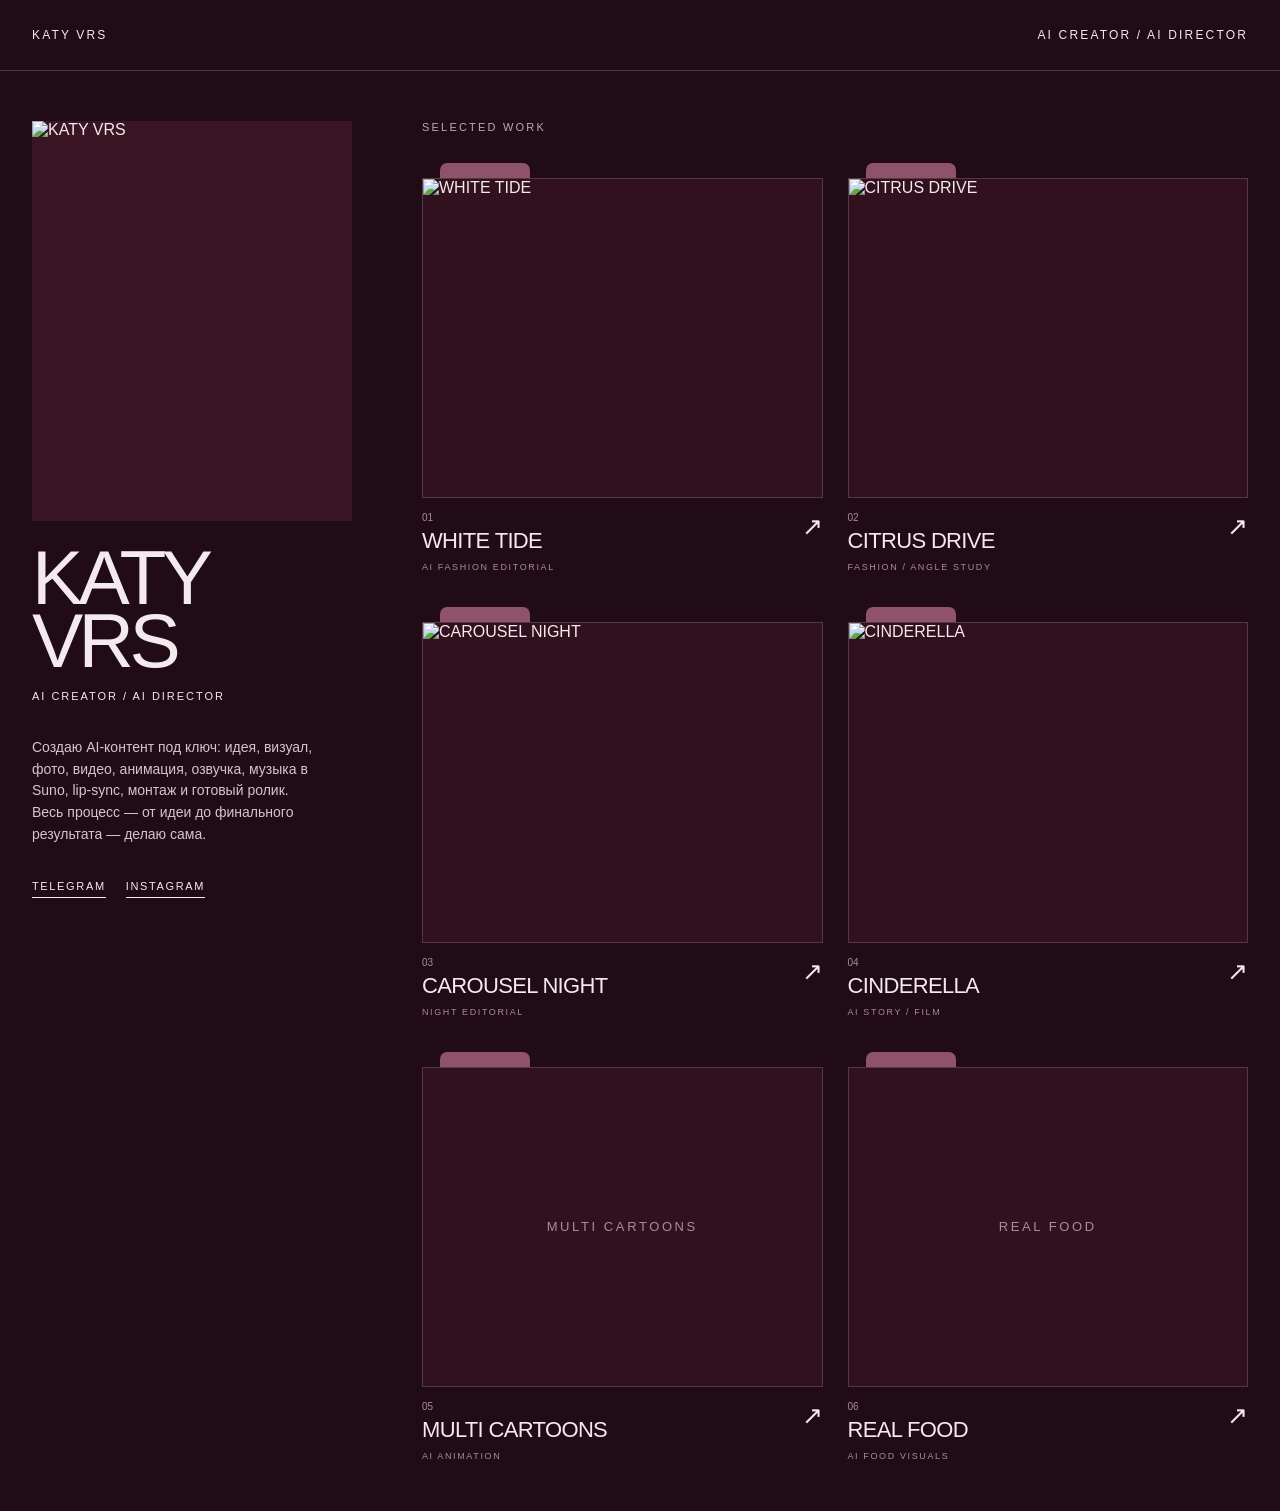
==== index.html @ 826705b6 "Create index.html" ====
<!DOCTYPE html>
<html lang="ru">
<head>
  <meta charset="UTF-8">
  <meta name="viewport" content="width=device-width, initial-scale=1.0">

  <title>KATY VRS — AI CREATOR / AI DIRECTOR</title>

  <style>
    * {
      box-sizing: border-box;
      margin: 0;
      padding: 0;
    }

    body {
      background: #210b16;
      color: #f4e9ed;
      font-family: Arial, sans-serif;
      min-height: 100vh;
    }

    header {
      padding: 28px 32px;
      border-bottom: 1px solid rgba(244,233,237,.2);
      display: flex;
      justify-content: space-between;
      font-size: 12px;
      letter-spacing: .18em;
    }

    .layout {
      display: grid;
      grid-template-columns: 320px 1fr;
      gap: 70px;
      padding: 50px 32px;
    }

    .profile {
      position: sticky;
      top: 30px;
      height: fit-content;
    }

    .profile-photo {
      width: 100%;
      aspect-ratio: 4 / 5;
      background: #3a1524;
      overflow: hidden;
      margin-bottom: 25px;
    }

    .profile-photo img {
      width: 100%;
      height: 100%;
      object-fit: cover;
    }

    h1 {
      font-size: clamp(45px, 6vw, 80px);
      line-height: .82;
      letter-spacing: -.06em;
      font-weight: 500;
    }

    .role {
      margin-top: 18px;
      font-size: 11px;
      letter-spacing: .18em;
    }

    .bio {
      margin-top: 35px;
      max-width: 290px;
      font-size: 14px;
      line-height: 1.55;
      color: #d7c4ca;
    }

    .contacts {
      display: flex;
      gap: 20px;
      margin-top: 35px;
    }

    .contacts a {
      color: #f4e9ed;
      text-decoration: none;
      font-size: 11px;
      letter-spacing: .15em;
      border-bottom: 1px solid #f4e9ed;
      padding-bottom: 5px;
    }

    .section-title {
      font-size: 11px;
      letter-spacing: .2em;
      margin-bottom: 30px;
      color: #bda9b0;
    }

    .projects {
      display: grid;
      grid-template-columns: repeat(2, minmax(0, 1fr));
      gap: 35px 25px;
    }

    .folder {
      position: relative;
      cursor: pointer;
    }

    .folder-tab {
      width: 90px;
      height: 15px;
      background: #8e5368;
      border-radius: 7px 7px 0 0;
      margin-left: 18px;
    }

    .folder-preview {
      position: relative;
      aspect-ratio: 1.25 / 1;
      overflow: hidden;
      background: #32111f;
      border: 1px solid rgba(244,233,237,.18);
    }

    .folder-preview img {
      width: 100%;
      height: 100%;
      object-fit: cover;
      transition: transform .6s ease;
    }

    .folder:hover .folder-preview img {
      transform: scale(1.04);
    }

    .folder-info {
      display: flex;
      justify-content: space-between;
      align-items: flex-start;
      padding-top: 14px;
    }

    .folder-number {
      font-size: 10px;
      color: #a98d98;
      display: block;
      margin-bottom: 5px;
    }

    .folder h2 {
      font-size: 22px;
      font-weight: 400;
      letter-spacing: -.03em;
    }

    .folder-arrow {
      font-size: 25px;
      transition: transform .3s ease;
    }

    .folder:hover .folder-arrow {
      transform: translate(4px,-4px);
    }

    .folder p {
      margin-top: 8px;
      font-size: 9px;
      letter-spacing: .18em;
      color: #a98d98;
    }

    .empty {
      width: 100%;
      height: 100%;
      display: flex;
      align-items: center;
      justify-content: center;
      font-size: 13px;
      letter-spacing: .2em;
      color: #a98d98;
    }

    @media (max-width: 800px) {
      .layout {
        grid-template-columns: 1fr;
        padding: 30px 18px;
        gap: 50px;
      }

      .profile {
        position: static;
      }

      .profile-photo {
        max-width: 280px;
      }

      .projects {
        grid-template-columns: 1fr;
      }

      header {
        padding: 20px 18px;
      }
    }
  </style>
</head>

<body>

<header>
  <div>KATY VRS</div>
  <div>AI CREATOR / AI DIRECTOR</div>
</header>

<main class="layout">

  <section class="profile">

    <div class="profile-photo">
      <img src="assets/profile.jpg" alt="KATY VRS">
    </div>

    <h1>KATY<br>VRS</h1>

    <div class="role">
      AI CREATOR / AI DIRECTOR
    </div>

    <p class="bio">
      Создаю AI-контент под ключ: идея, визуал,
      фото, видео, анимация, озвучка, музыка в Suno,
      lip-sync, монтаж и готовый ролик.
      Весь процесс — от идеи до финального
      результата — делаю сама.
    </p>

    <div class="contacts">
      <a href="https://t.me/katy_one1">TELEGRAM</a>
      <a href="https://instagram.com/katy.vrs">INSTAGRAM</a>
    </div>

  </section>

  <section>

    <div class="section-title">
      SELECTED WORK
    </div>

    <div class="projects">

      <article class="folder">
        <div class="folder-tab"></div>

        <div class="folder-preview">
          <img src="assets/white-tide-1.jpg" alt="WHITE TIDE">
        </div>

        <div class="folder-info">
          <div>
            <span class="folder-number">01</span>
            <h2>WHITE TIDE</h2>
          </div>
          <span class="folder-arrow">↗</span>
        </div>

        <p>AI FASHION EDITORIAL</p>
      </article>


      <article class="folder">
        <div class="folder-tab"></div>

        <div class="folder-preview">
          <img src="assets/citrus-1.jpg" alt="CITRUS DRIVE">
        </div>

        <div class="folder-info">
          <div>
            <span class="folder-number">02</span>
            <h2>CITRUS DRIVE</h2>
          </div>
          <span class="folder-arrow">↗</span>
        </div>

        <p>FASHION / ANGLE STUDY</p>
      </article>


      <article class="folder">
        <div class="folder-tab"></div>

        <div class="folder-preview">
          <img src="assets/carousel-1.jpg" alt="CAROUSEL NIGHT">
        </div>

        <div class="folder-info">
          <div>
            <span class="folder-number">03</span>
            <h2>CAROUSEL NIGHT</h2>
          </div>
          <span class="folder-arrow">↗</span>
        </div>

        <p>NIGHT EDITORIAL</p>
      </article>


      <article class="folder">
        <div class="folder-tab"></div>

        <div class="folder-preview">
          <img src="assets/cinderella-1.jpg" alt="CINDERELLA">
        </div>

        <div class="folder-info">
          <div>
            <span class="folder-number">04</span>
            <h2>CINDERELLA</h2>
          </div>
          <span class="folder-arrow">↗</span>
        </div>

        <p>AI STORY / FILM</p>
      </article>


      <article class="folder">
        <div class="folder-tab"></div>

        <div class="folder-preview">
          <div class="empty">MULTI CARTOONS</div>
        </div>

        <div class="folder-info">
          <div>
            <span class="folder-number">05</span>
            <h2>MULTI CARTOONS</h2>
          </div>
          <span class="folder-arrow">↗</span>
        </div>

        <p>AI ANIMATION</p>
      </article>


      <article class="folder">
        <div class="folder-tab"></div>

        <div class="folder-preview">
          <div class="empty">REAL FOOD</div>
        </div>

        <div class="folder-info">
          <div>
            <span class="folder-number">06</span>
            <h2>REAL FOOD</h2>
          </div>
          <span class="folder-arrow">↗</span>
        </div>

        <p>AI FOOD VISUALS</p>
      </article>

    </div>
  </section>

</main>

</body>
</html>
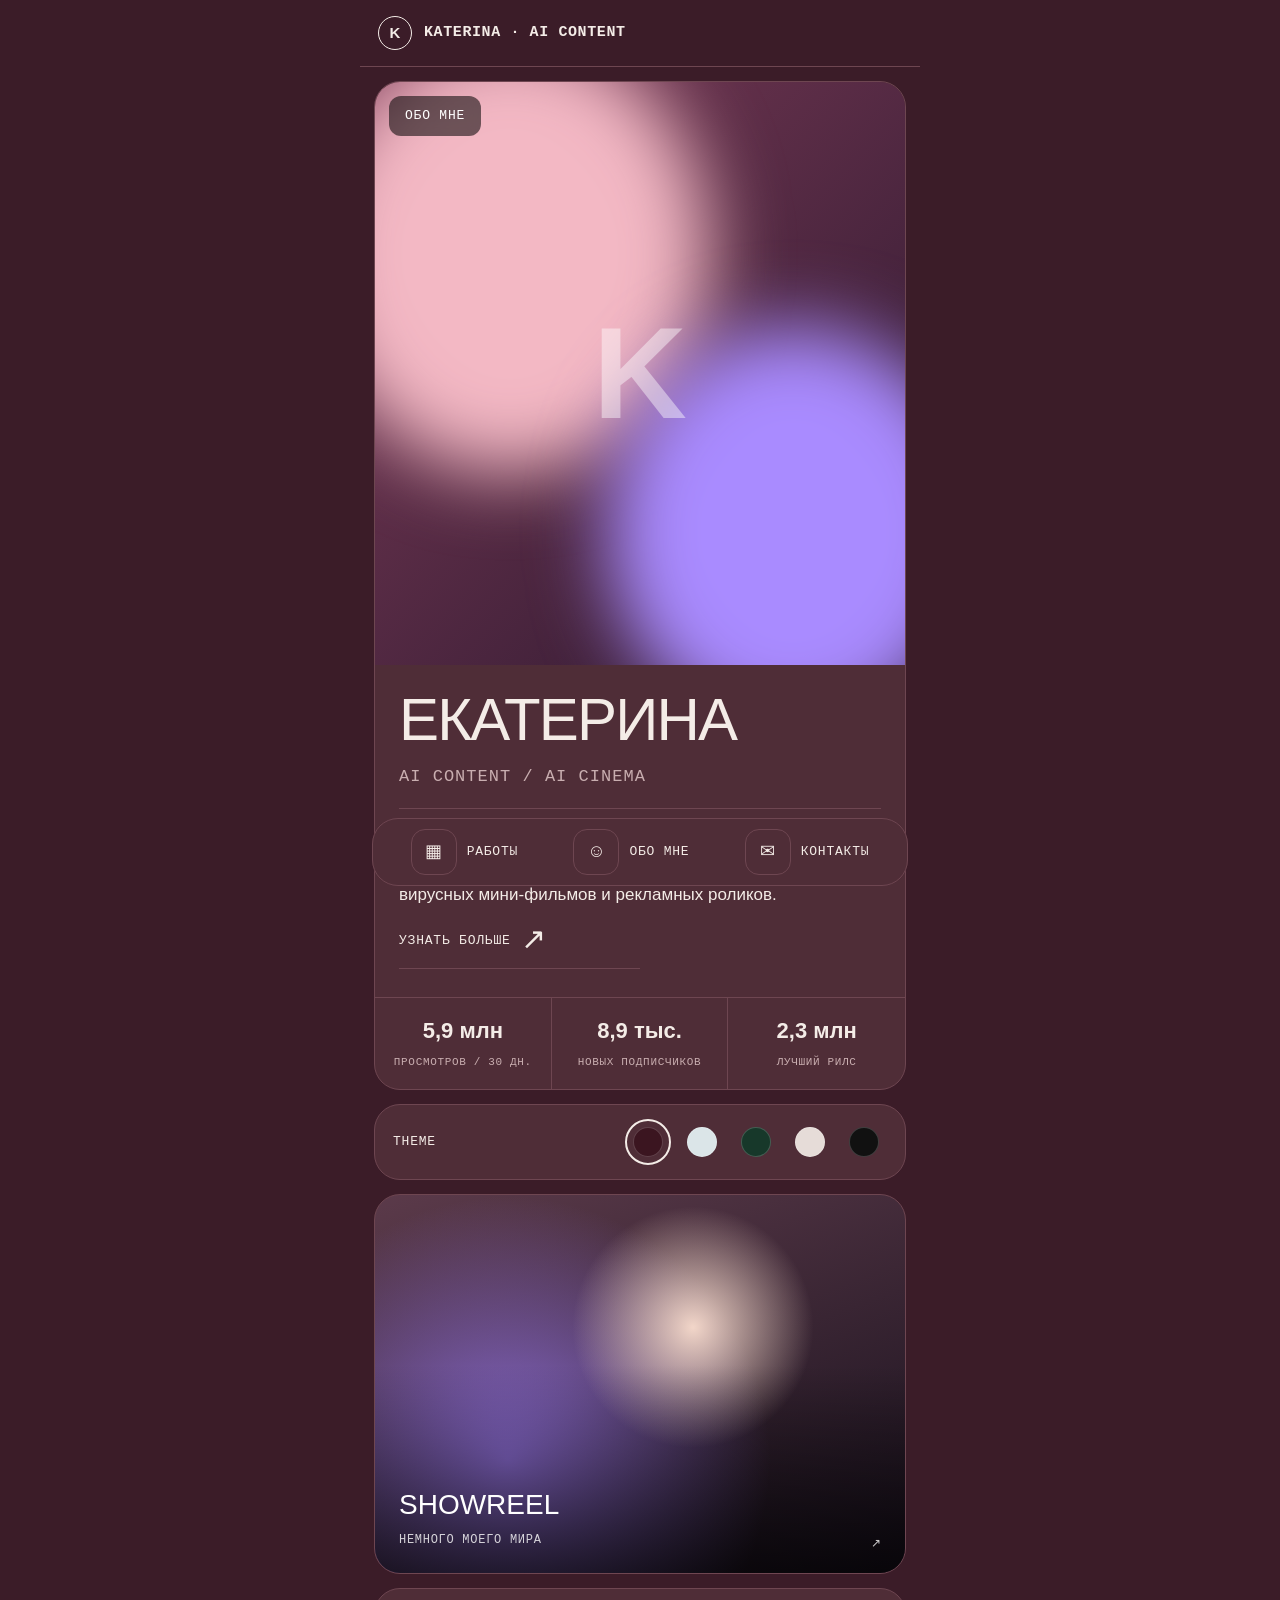
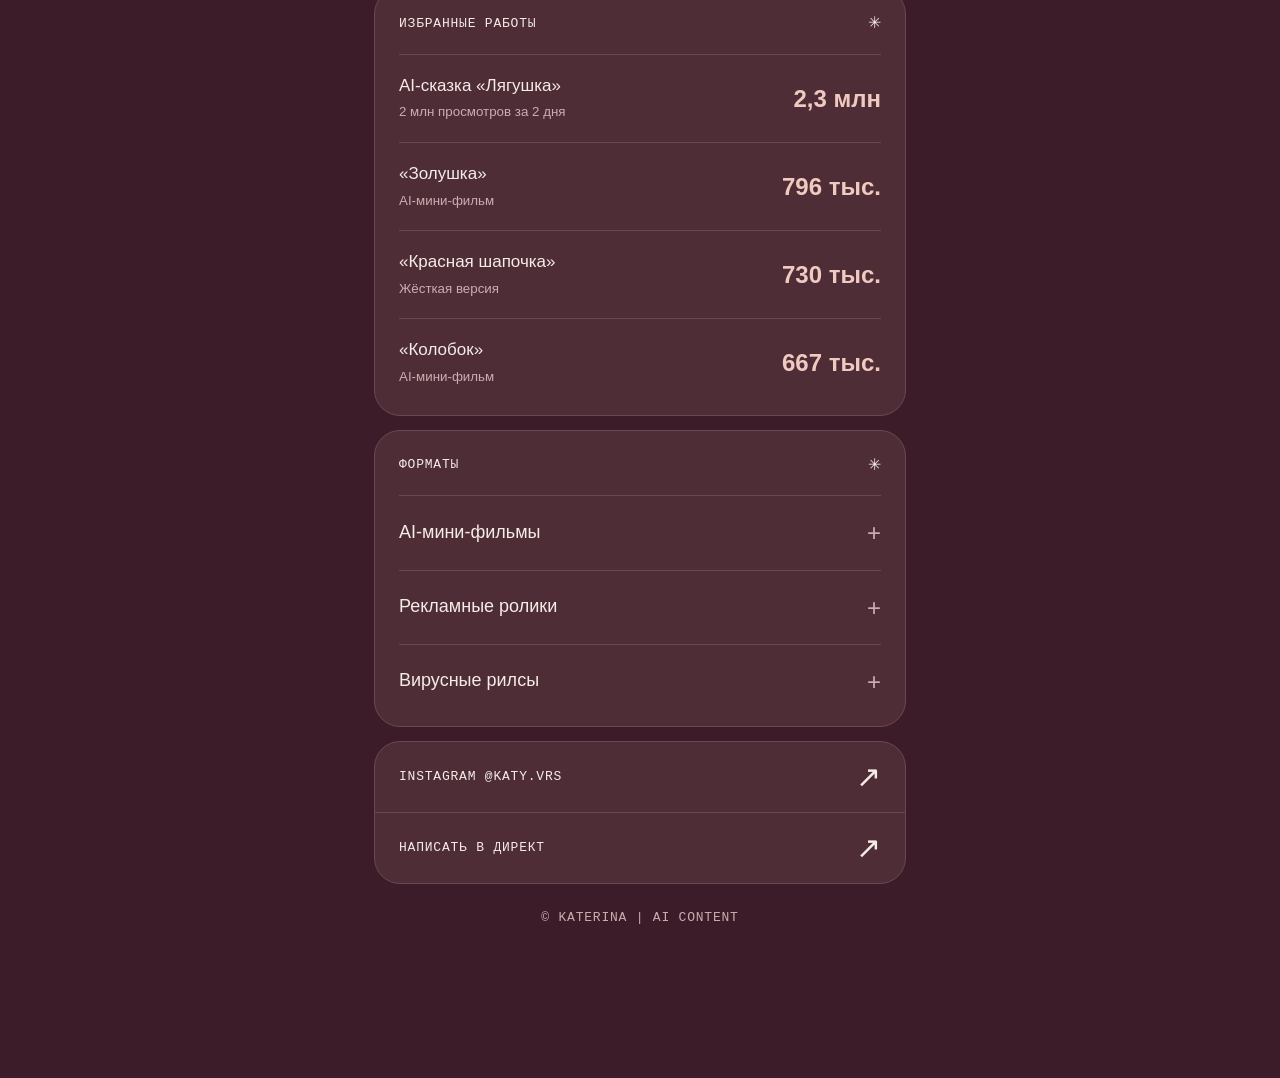
==== commit e040f39b: "Add files via upload" ====
--- a/index.html
+++ b/index.html
@@ -1,376 +1,162 @@
 <!DOCTYPE html>
 <html lang="ru">
 <head>
-  <meta charset="UTF-8">
-  <meta name="viewport" content="width=device-width, initial-scale=1.0">
+<meta charset="utf-8">
+<meta name="viewport" content="width=device-width, initial-scale=1, viewport-fit=cover">
+<title>Екатерина | AI Content — кино без камеры и студии</title>
+<style>
+:root{--bg:#3b1c28;--card:#4f2d37;--line:#6e4651;--text:#f4ece7;--muted:#c9aeb0;--accent:#f0c9c0;box-sizing:border-box;padding-top:env(safe-area-inset-top,0px)}
+:root[data-theme="ice"]{--bg:#dfe7ea;--card:#eef3f5;--line:#bccdd3;--text:#1b2a30;--muted:#5d7078;--accent:#3e6b7a}
+:root[data-theme="green"]{--bg:#12301f;--card:#1c4430;--line:#34624a;--text:#e8f1ea;--muted:#9fbfaa;--accent:#bfe3c9}
+:root[data-theme="cream"]{--bg:#ece3df;--card:#f6efec;--line:#d6c8c2;--text:#2a1f1f;--muted:#7a6a68;--accent:#a8554a}
+:root[data-theme="black"]{--bg:#0c0c0c;--card:#1a1a1a;--line:#333;--text:#f2f2f2;--muted:#9a9a9a;--accent:#fff}
+*{box-sizing:border-box}
+html{scroll-behavior:smooth;scroll-padding-top:16px}
+body{margin:0;background:var(--bg);color:var(--text);font-family:"Helvetica Neue",Helvetica,Arial,sans-serif;line-height:1.55;transition:background .3s,color .3s}
+.mono{font-family:ui-monospace,"SF Mono",Menlo,Consolas,monospace;text-transform:uppercase;letter-spacing:.06em;font-size:13px}
+.wrap{max-width:560px;margin:0 auto;padding:0 14px 130px}
+.top{display:flex;align-items:center;gap:12px;padding:16px 4px;border-bottom:1px solid var(--line);margin:0 -14px 14px;padding-left:18px}
+.top b{font-size:15px;letter-spacing:.04em}
+.logo{width:34px;height:34px;border-radius:50%;border:1.5px solid var(--text);display:grid;place-items:center;font-weight:700;font-size:15px}
+.card{background:var(--card);border:1px solid var(--line);border-radius:26px;margin-bottom:14px;overflow:hidden;transition:background .3s}
+.photo{position:relative;aspect-ratio:1/1.1;overflow:hidden;background:linear-gradient(135deg,#7a3a55,#2c1830)}
+.photo::before,.photo::after{content:"";position:absolute;border-radius:50%;filter:blur(38px);animation:float 9s ease-in-out infinite alternate}
+.photo::before{width:75%;height:75%;left:-12%;top:-8%;background:#f3b8c4}
+.photo::after{width:70%;height:70%;right:-14%;bottom:-12%;background:#a98bff;animation-duration:13s;animation-direction:alternate-reverse}
+@keyframes float{to{transform:translate(28%,20%) scale(1.3)}}
+.mk{position:absolute;inset:0;z-index:1;display:grid;place-items:center;font-size:130px;font-weight:800;color:#ffffff70;animation:pulse 4s ease-in-out infinite}
+@keyframes pulse{50%{transform:scale(1.08);opacity:.6}}
+.reel{background-size:170% 170%;animation:pan 12s ease-in-out infinite alternate}
+@keyframes pan{to{background-position:100% 100%}}
+.rv{opacity:0;transform:translateY(26px);transition:opacity .7s ease,transform .7s ease}
+.rv.in{opacity:1;transform:none}
+@media (prefers-reduced-motion:reduce){*{animation:none!important;transition:none!important}.rv{opacity:1;transform:none}}
+.pill{position:absolute;top:14px;left:14px;z-index:2;padding:10px 16px;border-radius:12px;background:#0000008c;color:#fff;backdrop-filter:blur(6px)}
+.body{padding:26px 24px 28px}
+h1{font-size:clamp(34px,11vw,60px);line-height:.95;margin:0 0 16px;letter-spacing:-.03em;font-weight:500;text-transform:uppercase}
+.role{color:var(--muted);margin:0 0 20px}
+hr{border:0;border-top:1px solid var(--line);margin:0 0 20px}
+.body p{margin:0 0 18px;font-size:17px}
+.more{display:inline-flex;gap:10px;align-items:center;color:var(--text);text-decoration:none;padding-bottom:12px;border-bottom:1px solid var(--line);min-width:50%}
+.stats{display:grid;grid-template-columns:repeat(3,1fr);gap:0;border-top:1px solid var(--line)}
+.stats div{padding:16px 10px;text-align:center;border-right:1px solid var(--line)}
+.stats div:last-child{border:0}
+.stats b{display:block;font-size:22px;font-weight:600}
+.stats span{color:var(--muted);font-size:11px}
+.theme{display:flex;align-items:center;justify-content:space-between;padding:14px 18px}
+.dots{display:flex;gap:8px}
+.dot{width:46px;height:46px;border-radius:50%;border:2px solid transparent;background:transparent;display:grid;place-items:center;cursor:pointer;padding:0}
+.dot i{width:30px;height:30px;border-radius:50%;display:block;border:1px solid #ffffff30}
+.dot[aria-pressed="true"]{border-color:var(--text)}
+.reel{position:relative;min-height:380px;display:flex;align-items:flex-end;text-decoration:none;color:#fff;background:radial-gradient(circle at 60% 35%,#f2d6c9 0,transparent 30%),radial-gradient(circle at 25% 70%,#8a6bd1 0,transparent 55%),linear-gradient(160deg,#5b3a4a,#17101c)}
+.reel::before{content:"";position:absolute;inset:0;background:linear-gradient(transparent 45%,#000000a8)}
+.reel div{position:relative;display:flex;justify-content:space-between;align-items:flex-end;width:100%;padding:24px}
+.reel h2{margin:0;font-size:28px;font-weight:500;text-transform:uppercase}
+.reel span{display:block;opacity:.8;margin-top:4px;font-size:12px}
+.arrow{font-size:30px;line-height:1}
+.sec{padding:22px 24px 8px}
+.sec>.h{display:flex;justify-content:space-between;align-items:center;padding-bottom:18px;border-bottom:1px solid var(--line)}
+details{border-bottom:1px solid var(--line)}
+details:last-child{border:0}
+summary{list-style:none;cursor:pointer;display:flex;justify-content:space-between;align-items:center;padding:18px 0;font-size:18px}
+summary::-webkit-details-marker{display:none}
+summary::after{content:"+";font-size:24px;color:var(--muted)}
+details[open] summary::after{content:"–"}
+details p{margin:0 0 18px;color:var(--muted);font-size:15px}
+.work{display:flex;justify-content:space-between;gap:12px;align-items:center;padding:18px 0;border-bottom:1px solid var(--line)}
+.work:last-child{border:0}
+.work b{display:block;font-size:17px;font-weight:500}
+.work small{color:var(--muted)}
+.work .n{font-size:24px;font-weight:600;color:var(--accent);white-space:nowrap}
+.btn{display:flex;justify-content:space-between;align-items:center;padding:20px 24px;color:var(--text);text-decoration:none;border-bottom:1px solid var(--line);font-size:17px}
+.btn:last-child{border:0}
+nav{position:fixed;left:0;right:0;bottom:calc(14px + env(safe-area-inset-bottom,0px));z-index:20;display:flex;justify-content:center;padding:0 12px;pointer-events:none}
+nav div{pointer-events:auto;width:100%;max-width:536px;display:flex;justify-content:space-around;padding:10px;border-radius:26px;background:var(--card);border:1px solid var(--line);backdrop-filter:blur(10px)}
+nav a{display:flex;align-items:center;gap:10px;color:var(--text);text-decoration:none;font-size:11px}
+nav a span:first-child{width:46px;height:46px;border-radius:14px;border:1px solid var(--line);display:grid;place-items:center;font-size:18px}
+footer{text-align:center;color:var(--muted);font-size:12px;padding:10px 0 20px}
+</style>
+</head>
+<body>
+<div class="wrap">
+  <div class="top"><div class="logo">K</div><b class="mono">Katerina · AI Content</b></div>
 
-  <title>KATY VRS — AI CREATOR / AI DIRECTOR</title>
-
-  <style>
-    * {
-      box-sizing: border-box;
-      margin: 0;
-      padding: 0;
-    }
-
-    body {
-      background: #210b16;
-      color: #f4e9ed;
-      font-family: Arial, sans-serif;
-      min-height: 100vh;
-    }
-
-    header {
-      padding: 28px 32px;
-      border-bottom: 1px solid rgba(244,233,237,.2);
-      display: flex;
-      justify-content: space-between;
-      font-size: 12px;
-      letter-spacing: .18em;
-    }
-
-    .layout {
-      display: grid;
-      grid-template-columns: 320px 1fr;
-      gap: 70px;
-      padding: 50px 32px;
-    }
-
-    .profile {
-      position: sticky;
-      top: 30px;
-      height: fit-content;
-    }
-
-    .profile-photo {
-      width: 100%;
-      aspect-ratio: 4 / 5;
-      background: #3a1524;
-      overflow: hidden;
-      margin-bottom: 25px;
-    }
-
-    .profile-photo img {
-      width: 100%;
-      height: 100%;
-      object-fit: cover;
-    }
-
-    h1 {
-      font-size: clamp(45px, 6vw, 80px);
-      line-height: .82;
-      letter-spacing: -.06em;
-      font-weight: 500;
-    }
-
-    .role {
-      margin-top: 18px;
-      font-size: 11px;
-      letter-spacing: .18em;
-    }
-
-    .bio {
-      margin-top: 35px;
-      max-width: 290px;
-      font-size: 14px;
-      line-height: 1.55;
-      color: #d7c4ca;
-    }
-
-    .contacts {
-      display: flex;
-      gap: 20px;
-      margin-top: 35px;
-    }
-
-    .contacts a {
-      color: #f4e9ed;
-      text-decoration: none;
-      font-size: 11px;
-      letter-spacing: .15em;
-      border-bottom: 1px solid #f4e9ed;
-      padding-bottom: 5px;
-    }
-
-    .section-title {
-      font-size: 11px;
-      letter-spacing: .2em;
-      margin-bottom: 30px;
-      color: #bda9b0;
-    }
-
-    .projects {
-      display: grid;
-      grid-template-columns: repeat(2, minmax(0, 1fr));
-      gap: 35px 25px;
-    }
-
-    .folder {
-      position: relative;
-      cursor: pointer;
-    }
-
-    .folder-tab {
-      width: 90px;
-      height: 15px;
-      background: #8e5368;
-      border-radius: 7px 7px 0 0;
-      margin-left: 18px;
-    }
-
-    .folder-preview {
-      position: relative;
-      aspect-ratio: 1.25 / 1;
-      overflow: hidden;
-      background: #32111f;
-      border: 1px solid rgba(244,233,237,.18);
-    }
-
-    .folder-preview img {
-      width: 100%;
-      height: 100%;
-      object-fit: cover;
-      transition: transform .6s ease;
-    }
-
-    .folder:hover .folder-preview img {
-      transform: scale(1.04);
-    }
-
-    .folder-info {
-      display: flex;
-      justify-content: space-between;
-      align-items: flex-start;
-      padding-top: 14px;
-    }
-
-    .folder-number {
-      font-size: 10px;
-      color: #a98d98;
-      display: block;
-      margin-bottom: 5px;
-    }
-
-    .folder h2 {
-      font-size: 22px;
-      font-weight: 400;
-      letter-spacing: -.03em;
-    }
-
-    .folder-arrow {
-      font-size: 25px;
-      transition: transform .3s ease;
-    }
-
-    .folder:hover .folder-arrow {
-      transform: translate(4px,-4px);
-    }
-
-    .folder p {
-      margin-top: 8px;
-      font-size: 9px;
-      letter-spacing: .18em;
-      color: #a98d98;
-    }
-
-    .empty {
-      width: 100%;
-      height: 100%;
-      display: flex;
-      align-items: center;
-      justify-content: center;
-      font-size: 13px;
-      letter-spacing: .2em;
-      color: #a98d98;
-    }
-
-    @media (max-width: 800px) {
-      .layout {
-        grid-template-columns: 1fr;
-        padding: 30px 18px;
-        gap: 50px;
-      }
-
-      .profile {
-        position: static;
-      }
-
-      .profile-photo {
-        max-width: 280px;
-      }
-
-      .projects {
-        grid-template-columns: 1fr;
-      }
-
-      header {
-        padding: 20px 18px;
-      }
-    }
-  </style>
-</head>
-
-<body>
-
-<header>
-  <div>KATY VRS</div>
-  <div>AI CREATOR / AI DIRECTOR</div>
-</header>
-
-<main class="layout">
-
-  <section class="profile">
-
-    <div class="profile-photo">
-      <img src="assets/profile.jpg" alt="KATY VRS">
+  <section class="card" id="about">
+    <div class="photo"><span class="pill mono">Обо мне</span><b class="mk">K</b></div>
+    <div class="body">
+      <h1>Екатерина</h1>
+      <p class="role mono">AI Content / AI Cinema</p>
+      <hr>
+      <p>Снимаю кино без камеры и студии: оживляю истории с помощью нейросетей. Многодетная мама в мире AI, автор вирусных мини-фильмов и рекламных роликов.</p>
+      <a class="more mono" href="https://instagram.com/katy.vrs" target="_blank" rel="noopener">Узнать больше <span class="arrow">↗</span></a>
     </div>
-
-    <h1>KATY<br>VRS</h1>
-
-    <div class="role">
-      AI CREATOR / AI DIRECTOR
-    </div>
-
-    <p class="bio">
-      Создаю AI-контент под ключ: идея, визуал,
-      фото, видео, анимация, озвучка, музыка в Suno,
-      lip-sync, монтаж и готовый ролик.
-      Весь процесс — от идеи до финального
-      результата — делаю сама.
-    </p>
-
-    <div class="contacts">
-      <a href="https://t.me/katy_one1">TELEGRAM</a>
-      <a href="https://instagram.com/katy.vrs">INSTAGRAM</a>
-    </div>
-
-  </section>
-
-  <section>
-
-    <div class="section-title">
-      SELECTED WORK
-    </div>
-
-    <div class="projects">
-
-      <article class="folder">
-        <div class="folder-tab"></div>
-
-        <div class="folder-preview">
-          <img src="assets/white-tide-1.jpg" alt="WHITE TIDE">
-        </div>
-
-        <div class="folder-info">
-          <div>
-            <span class="folder-number">01</span>
-            <h2>WHITE TIDE</h2>
-          </div>
-          <span class="folder-arrow">↗</span>
-        </div>
-
-        <p>AI FASHION EDITORIAL</p>
-      </article>
-
-
-      <article class="folder">
-        <div class="folder-tab"></div>
-
-        <div class="folder-preview">
-          <img src="assets/citrus-1.jpg" alt="CITRUS DRIVE">
-        </div>
-
-        <div class="folder-info">
-          <div>
-            <span class="folder-number">02</span>
-            <h2>CITRUS DRIVE</h2>
-          </div>
-          <span class="folder-arrow">↗</span>
-        </div>
-
-        <p>FASHION / ANGLE STUDY</p>
-      </article>
-
-
-      <article class="folder">
-        <div class="folder-tab"></div>
-
-        <div class="folder-preview">
-          <img src="assets/carousel-1.jpg" alt="CAROUSEL NIGHT">
-        </div>
-
-        <div class="folder-info">
-          <div>
-            <span class="folder-number">03</span>
-            <h2>CAROUSEL NIGHT</h2>
-          </div>
-          <span class="folder-arrow">↗</span>
-        </div>
-
-        <p>NIGHT EDITORIAL</p>
-      </article>
-
-
-      <article class="folder">
-        <div class="folder-tab"></div>
-
-        <div class="folder-preview">
-          <img src="assets/cinderella-1.jpg" alt="CINDERELLA">
-        </div>
-
-        <div class="folder-info">
-          <div>
-            <span class="folder-number">04</span>
-            <h2>CINDERELLA</h2>
-          </div>
-          <span class="folder-arrow">↗</span>
-        </div>
-
-        <p>AI STORY / FILM</p>
-      </article>
-
-
-      <article class="folder">
-        <div class="folder-tab"></div>
-
-        <div class="folder-preview">
-          <div class="empty">MULTI CARTOONS</div>
-        </div>
-
-        <div class="folder-info">
-          <div>
-            <span class="folder-number">05</span>
-            <h2>MULTI CARTOONS</h2>
-          </div>
-          <span class="folder-arrow">↗</span>
-        </div>
-
-        <p>AI ANIMATION</p>
-      </article>
-
-
-      <article class="folder">
-        <div class="folder-tab"></div>
-
-        <div class="folder-preview">
-          <div class="empty">REAL FOOD</div>
-        </div>
-
-        <div class="folder-info">
-          <div>
-            <span class="folder-number">06</span>
-            <h2>REAL FOOD</h2>
-          </div>
-          <span class="folder-arrow">↗</span>
-        </div>
-
-        <p>AI FOOD VISUALS</p>
-      </article>
-
+    <div class="stats">
+      <div><b>5,9 млн</b><span class="mono">просмотров / 30 дн.</span></div>
+      <div><b>8,9 тыс.</b><span class="mono">новых подписчиков</span></div>
+      <div><b>2,3 млн</b><span class="mono">лучший рилс</span></div>
     </div>
   </section>
 
-</main>
+  <div class="card theme">
+    <span class="mono">Theme</span>
+    <div class="dots" id="dots">
+      <button class="dot" data-t="wine" aria-label="Бордовая тема" aria-pressed="true"><i style="background:#3b1520"></i></button>
+      <button class="dot" data-t="ice" aria-label="Светлая голубая тема" aria-pressed="false"><i style="background:#dbe5e8"></i></button>
+      <button class="dot" data-t="green" aria-label="Зелёная тема" aria-pressed="false"><i style="background:#17382a"></i></button>
+      <button class="dot" data-t="cream" aria-label="Кремовая тема" aria-pressed="false"><i style="background:#e6dcd8"></i></button>
+      <button class="dot" data-t="black" aria-label="Чёрная тема" aria-pressed="false"><i style="background:#111"></i></button>
+    </div>
+  </div>
 
+  <a class="card reel" id="works" href="https://instagram.com/katy.vrs" target="_blank" rel="noopener">
+    <div><h2>Showreel<span class="mono">Немного моего мира</span></h2><span class="arrow">↗</span></div>
+  </a>
+
+  <section class="card sec">
+    <div class="h"><span class="mono">Избранные работы</span><span>✳</span></div>
+    <div class="work"><div><b>AI-сказка «Лягушка»</b><small>2 млн просмотров за 2 дня</small></div><span class="n">2,3 млн</span></div>
+    <div class="work"><div><b>«Золушка»</b><small>AI-мини-фильм</small></div><span class="n">796 тыс.</span></div>
+    <div class="work"><div><b>«Красная шапочка»</b><small>Жёсткая версия</small></div><span class="n">730 тыс.</span></div>
+    <div class="work"><div><b>«Колобок»</b><small>AI-мини-фильм</small></div><span class="n">667 тыс.</span></div>
+  </section>
+
+  <section class="card sec">
+    <div class="h"><span class="mono">Форматы</span><span>✳</span></div>
+    <details><summary>AI-мини-фильмы</summary><p>Идея, сценарий, раскадровка, генерация кадров и видео, монтаж и звук.</p></details>
+    <details><summary>Рекламные ролики</summary><p>Короткие ролики для кафе и брендов: персонажи-маскоты, стиль Pixar, динамичный сюжет на 15–30 секунд.</p></details>
+    <details><summary>Вирусные рилсы</summary><p>Истории, которые досматривают и пересылают: сказки, сюжеты с неожиданным поворотом.</p></details>
+  </section>
+
+  <section class="card" id="contacts">
+    <a class="btn" href="https://instagram.com/katy.vrs" target="_blank" rel="noopener"><span class="mono">Instagram @katy.vrs</span><span class="arrow">↗</span></a>
+    <a class="btn" href="https://ig.me/m/katy.vrs" target="_blank" rel="noopener"><span class="mono">Написать в директ</span><span class="arrow">↗</span></a>
+  </section>
+  <footer class="mono">© Katerina | AI Content</footer>
+</div>
+
+<nav><div>
+  <a href="#works"><span>▦</span><span class="mono">Работы</span></a>
+  <a href="#about"><span>☺</span><span class="mono">Обо мне</span></a>
+  <a href="#contacts"><span>✉</span><span class="mono">Контакты</span></a>
+</div></nav>
+
+<script>
+(function(){
+  var root=document.documentElement,dots=document.querySelectorAll('.dot');
+  function set(t){
+    if(t==='wine')root.removeAttribute('data-theme');else root.setAttribute('data-theme',t);
+    dots.forEach(function(d){d.setAttribute('aria-pressed',d.dataset.t===t?'true':'false')});
+  }
+  try{var s=localStorage.getItem('theme');if(s)set(s)}catch(e){}
+  dots.forEach(function(d){d.addEventListener('click',function(){
+    set(d.dataset.t);try{localStorage.setItem('theme',d.dataset.t)}catch(e){}
+  })});
+  var els=document.querySelectorAll('.card,.work');
+  if('IntersectionObserver' in window){
+    var io=new IntersectionObserver(function(es){es.forEach(function(e){if(e.isIntersecting){e.target.classList.add('in');io.unobserve(e.target)}})},{threshold:.12});
+    els.forEach(function(el){el.classList.add('rv');io.observe(el)});
+  }
+})();
+</script>
 </body>
 </html>
